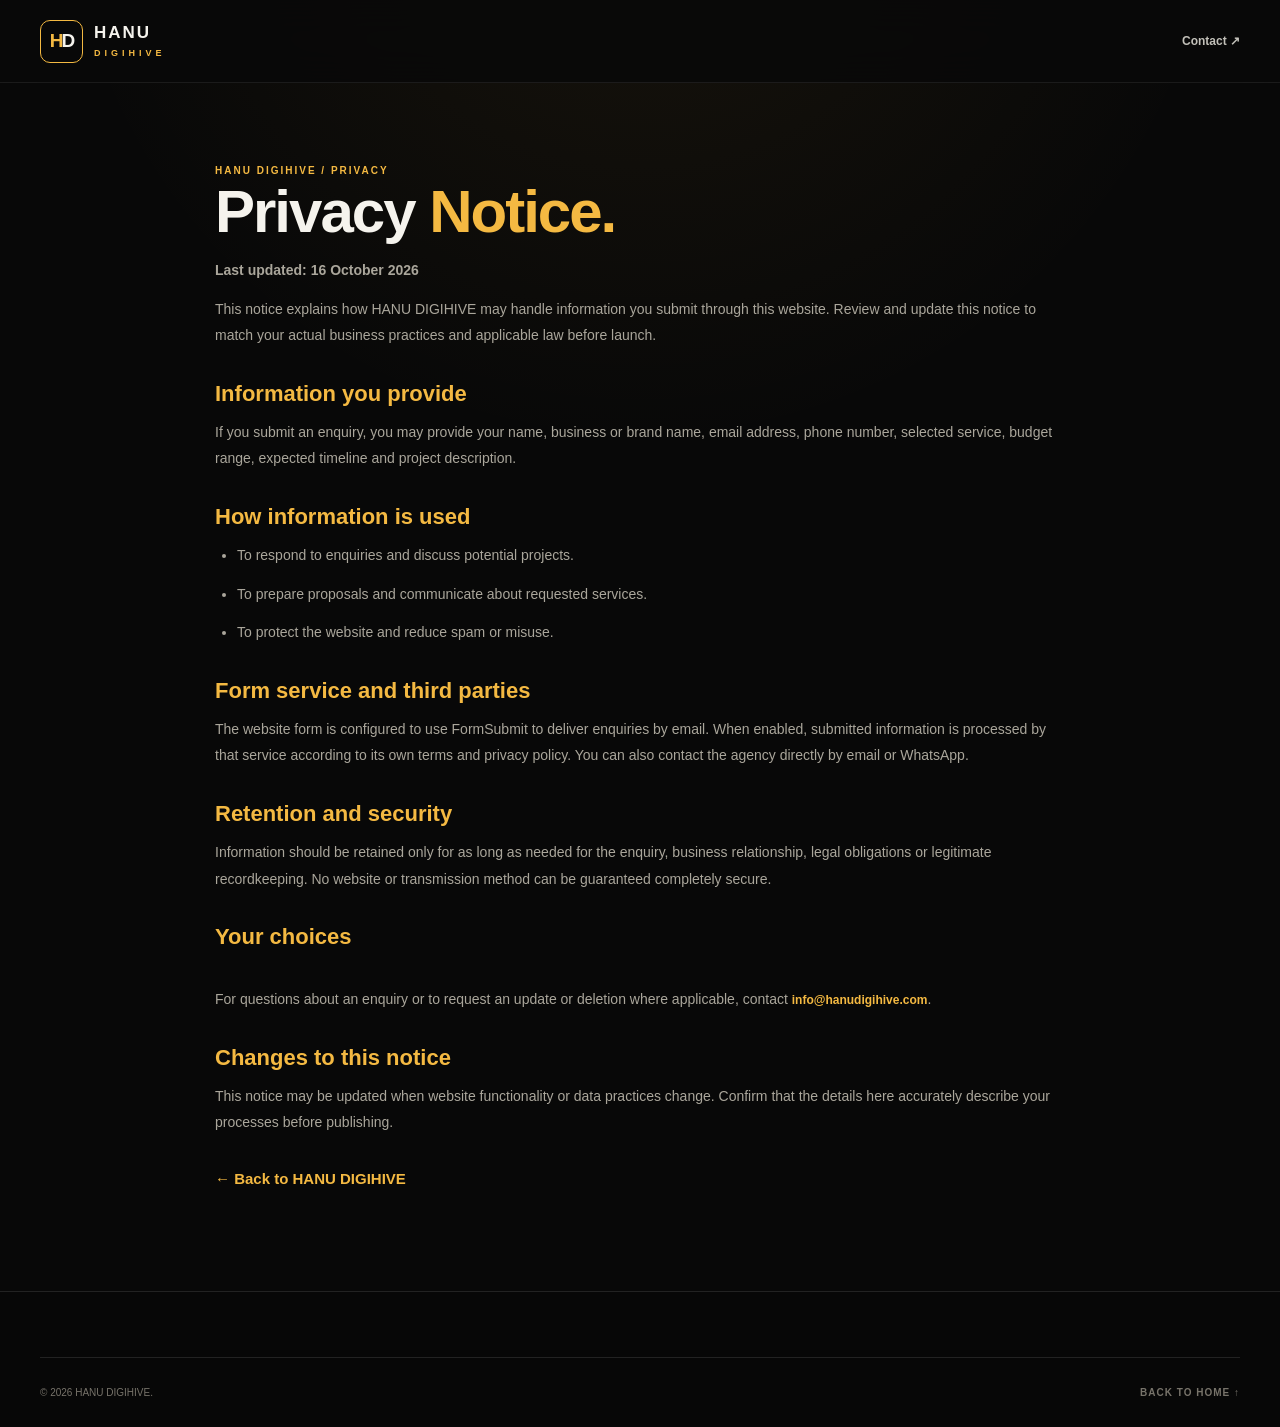
==== privacy.html @ d9d14fae "Add files via upload" ====
<!DOCTYPE html>
<html lang="en">
<head>
  <meta charset="UTF-8">
  <meta name="viewport" content="width=device-width, initial-scale=1">
  <meta name="theme-color" content="#090909">
  <meta name="description" content="Privacy notice for HANU DIGIHIVE website enquiries.">
  <title>Privacy Notice | HANU DIGIHIVE</title>
  <link rel="icon" type="image/svg+xml" href="assets/favicon.svg">
  <link rel="stylesheet" href="css/style.css">
  <style>.policy{max-width:850px;margin:auto;padding:80px 0 100px}.policy h1{font:800 clamp(38px,6vw,60px)/1.1 Manrope,sans-serif;letter-spacing:-2px}.policy h2{margin:32px 0 10px;font:700 22px Manrope,sans-serif;color:#f4b942}.policy p,.policy li{margin-top:12px;color:#aaa69b;font-size:14px;line-height:1.9}.policy ul{padding-left:22px}.policy .back{display:inline-block;margin-top:30px;color:#f4b942;font-weight:700}</style>
</head>
<body>
<header class="site-header"><div class="container nav-container"><a class="brand" href="index.html"><span class="brand-mark">H<span>D</span></span><span class="brand-name"><strong>HANU</strong><small>DIGIHIVE</small></span></a><a class="nav-link" href="index.html#contact">Contact ↗</a></div></header>
<main class="container policy">
  <div class="eyebrow">HANU DIGIHIVE / PRIVACY</div>
  <h1>Privacy <span class="accent-text">Notice.</span></h1>
  <p><strong>Last updated: 16 October 2026</strong></p>
  <p>This notice explains how HANU DIGIHIVE may handle information you submit through this website. Review and update this notice to match your actual business practices and applicable law before launch.</p>
  <h2>Information you provide</h2>
  <p>If you submit an enquiry, you may provide your name, business or brand name, email address, phone number, selected service, budget range, expected timeline and project description.</p>
  <h2>How information is used</h2>
  <ul><li>To respond to enquiries and discuss potential projects.</li><li>To prepare proposals and communicate about requested services.</li><li>To protect the website and reduce spam or misuse.</li></ul>
  <h2>Form service and third parties</h2>
  <p>The website form is configured to use FormSubmit to deliver enquiries by email. When enabled, submitted information is processed by that service according to its own terms and privacy policy. You can also contact the agency directly by email or WhatsApp.</p>
  <h2>Retention and security</h2>
  <p>Information should be retained only for as long as needed for the enquiry, business relationship, legal obligations or legitimate recordkeeping. No website or transmission method can be guaranteed completely secure.</p>
  <h2>Your choices</h2>
  <p>For questions about an enquiry or to request an update or deletion where applicable, contact <a href="mailto:info@hanudigihive.com" class="text-link">info@hanudigihive.com</a>.</p>
  <h2>Changes to this notice</h2>
  <p>This notice may be updated when website functionality or data practices change. Confirm that the details here accurately describe your processes before publishing.</p>
  <a class="back" href="index.html">← Back to HANU DIGIHIVE</a>
</main>
<footer class="site-footer"><div class="container footer-bottom"><p>© <span id="year">2026</span> HANU DIGIHIVE.</p><a href="index.html">BACK TO HOME ↑</a></div></footer>
<script>document.getElementById("year").textContent=new Date().getFullYear();</script>
</body>
</html>
---- css/style.css ----
/* HANU DIGIHIVE — responsive agency website */
:root{--bg:#080808;--bg-soft:#101010;--bg-card:#111;--bg-hover:#191713;--text:#f5f3ed;--muted:#aaa69b;--muted-2:#77736a;--accent:#f4b942;--accent-2:#f07824;--line:rgba(255,255,255,.11);--line-gold:rgba(244,185,66,.32);--font-heading:"Manrope",sans-serif;--font-body:"DM Sans",sans-serif;--container:1200px;--shadow:0 24px 80px rgba(0,0,0,.45)}
*{box-sizing:border-box;margin:0;padding:0}
html{scroll-behavior:smooth;scroll-padding-top:100px}
body{background:radial-gradient(circle at 50% -10%,rgba(244,185,66,.07),transparent 35%),var(--bg);color:var(--text);font:15px/1.7 var(--font-body);overflow-x:hidden}
body.menu-open{overflow:hidden}
a{color:inherit;text-decoration:none}
button,input,select,textarea{font:inherit}
button,a,input,select,textarea{-webkit-tap-highlight-color:transparent}
button{color:inherit}
img,svg{display:block;max-width:100%}
::selection{background:var(--accent);color:#090909}
:focus-visible{outline:2px solid var(--accent);outline-offset:4px}
.skip-link{position:fixed;z-index:3000;top:8px;left:8px;padding:10px 15px;background:var(--accent);color:#111;transform:translateY(-150%)}
.skip-link:focus{transform:translateY(0)}
.container{width:min(var(--container),calc(100% - 48px));margin-inline:auto}
.section{padding:108px 0}
.accent-text{color:var(--accent)}
.eyebrow{display:flex;align-items:center;gap:10px;color:var(--accent);font-size:10px;font-weight:800;letter-spacing:2px;line-height:1.6}
.eyebrow-number{display:inline-grid;width:27px;height:27px;place-items:center;border:1px solid var(--line-gold);border-radius:50%;font-size:10px}
.section-heading{display:flex;justify-content:space-between;align-items:flex-end;gap:40px;margin-bottom:48px}
.section-heading h2,.about-content h2,.contact-content h2,.why-copy h2,.faq-heading h2{margin-top:22px;font:800 clamp(36px,5vw,58px)/1.13 var(--font-heading);letter-spacing:-2.5px}
.section-intro{max-width:390px;color:var(--muted);font-size:14px;line-height:1.9}
.announcement-bar{min-height:36px;padding:7px 24px;display:flex;align-items:center;justify-content:center;gap:24px;background:var(--accent);color:#111;font-size:10px;font-weight:800;letter-spacing:.7px}
.announcement-bar p{display:flex;align-items:center;gap:9px}
.announcement-dot{width:6px;height:6px;border-radius:50%;background:#111}
.announcement-bar a{display:inline-flex;gap:6px;align-items:center;white-space:nowrap}
.site-header{position:sticky;top:0;z-index:1000;background:rgba(9,9,9,.86);border-bottom:1px solid rgba(255,255,255,.08);backdrop-filter:blur(18px);-webkit-backdrop-filter:blur(18px)}
.nav-container{min-height:82px;display:flex;align-items:center;justify-content:space-between;gap:25px}
.brand{display:inline-flex;align-items:center;gap:11px;flex-shrink:0}
.brand-mark{width:43px;height:43px;display:inline-flex;align-items:center;justify-content:center;border:1px solid var(--accent);border-radius:10px;color:var(--accent);font:800 19px var(--font-heading);letter-spacing:-2px}
.brand-mark span{color:var(--text)}
.brand-name{display:flex;flex-direction:column;line-height:1.15}
.brand-name strong{font:800 17px var(--font-heading);letter-spacing:2px}
.brand-name small{margin-top:5px;color:var(--accent);font-size:9px;font-weight:800;letter-spacing:4px}
.main-nav{display:flex;align-items:center;gap:28px}
.nav-link{position:relative;color:#c2c0b9;font-size:12px;font-weight:700;transition:color .2s}
.nav-link::after{content:"";position:absolute;bottom:-8px;left:0;width:0;height:1px;background:var(--accent);transition:width .25s}
.nav-link:hover,.nav-link.active{color:var(--text)}
.nav-link:hover::after,.nav-link.active::after{width:100%}
.nav-contact{display:inline-flex;align-items:center;gap:12px;padding:11px 16px;border:1px solid var(--line-gold);border-radius:4px;color:var(--accent)}
.nav-contact::after{display:none}
.nav-contact:hover{background:var(--accent);color:#111}
.nav-contact span{font-size:16px}
.menu-toggle{display:none;width:43px;height:43px;border:1px solid var(--line);border-radius:6px;background:transparent;cursor:pointer}
.menu-toggle span{display:block;width:18px;height:2px;margin:5px auto;background:var(--text);transition:transform .2s}
.menu-toggle[aria-expanded=true] span:first-child{transform:translateY(3.5px) rotate(45deg)}
.menu-toggle[aria-expanded=true] span:nth-child(2){display:none}
.menu-toggle[aria-expanded=true] span:last-child{transform:translateY(-3.5px) rotate(-45deg)}
.btn{min-height:51px;display:inline-flex;align-items:center;justify-content:center;gap:25px;padding:13px 21px;border:1px solid transparent;border-radius:4px;font-size:12px;font-weight:800;position:relative;overflow:hidden;isolation:isolate;transition:transform .25s,background .25s,border-color .25s,box-shadow .25s}
.btn::before{content:"";position:absolute;inset:0;background:linear-gradient(120deg,transparent,rgba(255,255,255,.18),transparent);transform:translateX(-120%);transition:transform .7s;z-index:-1}
.btn:hover{transform:translateY(-3px);box-shadow:0 14px 28px rgba(244,185,66,.13)}
.btn:hover::before{transform:translateX(120%)}
.btn span{font-size:17px}
.btn-primary{background:var(--accent);color:#111}
.btn-primary:hover{background:#ffd16b}
.btn-secondary{border-color:var(--line);background:transparent;color:var(--text)}
.btn-secondary:hover{border-color:var(--accent)}
.btn-dark{background:#090909;color:var(--accent)}
.hero{position:relative;min-height:650px;padding-top:88px;padding-bottom:40px;overflow:hidden;background:radial-gradient(ellipse at 82% 35%,rgba(244,185,66,.1),transparent 32%),radial-gradient(ellipse at 18% 20%,rgba(240,120,36,.12),transparent 27%),linear-gradient(180deg,#12110f,#080808);background-size:130% 130%,120% 120%,100% 100%;animation:heroCamera 26s ease-in-out infinite alternate}
.hero::before{content:"";position:absolute;top:-140px;right:-100px;width:650px;height:650px;border-radius:50%;background:radial-gradient(circle,rgba(244,185,66,.2),transparent 63%);filter:blur(20px);pointer-events:none;animation:haloPulse 12s ease-in-out infinite alternate}
.hero::after{content:"";position:absolute;top:5%;left:3%;width:500px;height:500px;border-radius:50%;border:1px solid rgba(244,185,66,.08);pointer-events:none;animation:driftRing 20s ease-in-out infinite alternate}
.hero-grid{position:relative;z-index:1;display:grid;grid-template-columns:1.06fr .94fr;align-items:center;gap:54px}
.hero-content{position:relative;z-index:2}
.status-dot{width:7px;height:7px;border-radius:50%;background:var(--accent);box-shadow:0 0 13px rgba(244,185,66,.8)}
.hero h1{max-width:700px;margin-top:27px;font:800 clamp(43px,6vw,76px)/1.06 var(--font-heading);letter-spacing:-4px}
.outline-text{color:transparent;-webkit-text-stroke:1px rgba(245,243,237,.75)}
.hero-description{max-width:480px;margin-top:25px;color:var(--muted);font-size:14px;line-height:1.95}
.hero-actions{display:flex;flex-wrap:wrap;gap:13px;margin-top:31px}
.hero-note{display:flex;align-items:center;gap:12px;margin-top:35px}
.note-line{width:34px;height:1px;background:var(--accent)}
.hero-note p{color:#8e8b84;font-size:10px;letter-spacing:.3px}
.hero-visual{min-height:470px;position:relative;display:grid;place-items:center;perspective:1000px}
.visual-glow{position:absolute;width:290px;height:290px;border-radius:50%;background:rgba(240,120,36,.14);filter:blur(90px)}
.visual-card-main{width:min(100%,400px);min-height:400px;position:relative;z-index:2;display:flex;flex-direction:column;justify-content:space-between;padding:22px;border:1px solid rgba(244,185,66,.28);border-radius:12px;background:linear-gradient(145deg,rgba(24,22,18,.97),rgba(12,12,12,.96));box-shadow:var(--shadow),0 0 22px rgba(244,185,66,.08);transform:perspective(1500px) rotateX(5deg) rotateY(-8deg) rotateZ(-1deg);animation:floatCard 8s ease-in-out infinite alternate}
.visual-card-main::after{content:"";position:absolute;inset:0;border-radius:inherit;background:linear-gradient(110deg,transparent 25%,rgba(255,236,184,.1) 48%,transparent 70%);background-size:240% 100%;pointer-events:none;animation:lightSweep 9s ease-in-out infinite}
.visual-card-main>*{position:relative;z-index:1}
.visual-top,.visual-caption{display:flex;align-items:center;justify-content:space-between;gap:12px}
.visual-label,.visual-index,.visual-caption{font-size:9px;font-weight:800;letter-spacing:1.5px}
.visual-label{color:var(--accent)}.visual-index{color:#77736b}
.hive-art{width:100%;max-width:310px;align-self:center;margin:10px auto}
.hive-art svg{width:100%;overflow:visible;filter:drop-shadow(0 0 13px rgba(244,185,66,.08));animation:hiveFloat 7s ease-in-out infinite alternate}
.visual-caption{padding-top:16px;border-top:1px solid var(--line);color:#bdb7a8}
.caption-arrow{color:var(--accent);font-size:19px}
.floating-card{position:absolute;z-index:3;display:flex;align-items:center;gap:11px;padding:13px 16px;border:1px solid rgba(244,185,66,.2);border-radius:8px;background:rgba(19,19,19,.92);box-shadow:0 18px 40px rgba(0,0,0,.3);backdrop-filter:blur(10px);animation:driftCard 10s ease-in-out infinite alternate}
.floating-card-top{top:48px;right:-8px}.floating-card-bottom{bottom:38px;left:-20px;animation-delay:1.5s}
.floating-icon{width:34px;height:34px;display:grid;place-items:center;flex-shrink:0;border-radius:6px;background:rgba(244,185,66,.12);color:var(--accent);font-size:20px}
.floating-card div{display:flex;flex-direction:column}.floating-card strong{font-size:10px}.floating-card small{margin-top:2px;color:var(--muted);font-size:9px}
.orbit{position:absolute;z-index:1;border:1px solid rgba(244,185,66,.12);border-radius:50%;animation:orbitPulse 12s ease-in-out infinite alternate}
.orbit-one{width:500px;height:260px;transform:rotate(-25deg)}.orbit-two{width:430px;height:350px;transform:rotate(35deg);animation-delay:1.2s}
.hero-bottom{display:flex;align-items:center;justify-content:center;gap:24px;margin-top:64px;padding-top:22px;border-top:1px solid var(--line)}
.hero-bottom>span:not(.hero-bottom-line){color:#88857c;font-size:9px;font-weight:800;letter-spacing:1.8px;text-align:center}
.hero-bottom-line{width:35px;height:1px;background:var(--line-gold)}
.intro-strip{padding:19px 0;border-top:1px solid var(--line-gold);border-bottom:1px solid var(--line-gold);background:linear-gradient(90deg,#100f0b,#1b160c,#100f0b)}
.intro-strip-inner{display:flex;align-items:center;justify-content:space-between;gap:20px}
.intro-strip p{color:#d3cbb8;font-size:10px;font-weight:800;letter-spacing:1.4px;text-align:center}.strip-star{color:var(--accent);font-size:18px}
.work-section{background:#0c0c0c}
.portfolio-grid{display:grid;grid-template-columns:1.2fr 1fr 1fr;gap:18px}
.portfolio-card{min-width:0;border:1px solid var(--line);background:#101010;transition:transform .3s,border-color .3s,box-shadow .3s}
.portfolio-card:hover{transform:translateY(-5px);border-color:var(--line-gold);box-shadow:0 18px 40px rgba(0,0,0,.25)}
.portfolio-art{min-height:300px;position:relative;overflow:hidden;padding:20px;display:flex;flex-direction:column;justify-content:space-between;isolation:isolate}
.portfolio-art::before{content:"";position:absolute;inset:0;z-index:-1;opacity:.8}
.art-brand{background:#1d1b16}.art-brand::before{background:radial-gradient(circle at 70% 35%,rgba(244,185,66,.3),transparent 45%),linear-gradient(135deg,#2a2519,#0e0e0e)}
.art-social{background:#22160f}.art-social::before{background:radial-gradient(circle at 50% 45%,rgba(240,120,36,.38),transparent 48%),linear-gradient(135deg,#24150e,#100e0c)}
.art-film{background:#14171a}.art-film::before{background:radial-gradient(circle at 50% 45%,rgba(132,150,159,.25),transparent 50%),linear-gradient(135deg,#1d2427,#0c0d0e)}
.art-label,.art-bottom{color:#d0c4a7;font-size:8px;font-weight:800;letter-spacing:1.6px}
.art-big-type{font:800 clamp(35px,4vw,60px)/.96 var(--font-heading);letter-spacing:-3px}
.art-big-type i{color:var(--accent);font-style:normal}
.social-stack{display:flex;flex-direction:column;font:800 43px/.95 var(--font-heading);letter-spacing:-2px}
.social-stack b{color:var(--accent)}
.film-frame{min-height:155px;border:1px solid rgba(244,185,66,.4);display:flex;align-items:center;justify-content:center;flex-direction:column;gap:14px;background:linear-gradient(135deg,rgba(255,255,255,.05),transparent)}
.film-play{display:grid;place-items:center;width:50px;height:50px;border:1px solid var(--accent);border-radius:50%;color:var(--accent);font-size:15px;padding-left:3px}
.film-frame>span:last-child{font-size:11px;font-weight:800;letter-spacing:2px}
.portfolio-info{display:flex;justify-content:space-between;align-items:center;gap:15px;padding:20px}
.portfolio-category{color:var(--accent);font-size:8px;font-weight:800;letter-spacing:1.5px}
.portfolio-info h3{margin-top:5px;font:700 16px var(--font-heading)}
.portfolio-arrow{color:var(--accent);font-size:22px}
.portfolio-disclaimer{display:flex;gap:8px;align-items:flex-start;margin-top:17px;color:var(--muted-2);font-size:11px}
.services-section{background:var(--bg)}
.services-grid{display:grid;grid-template-columns:repeat(3,minmax(0,1fr));border-top:1px solid var(--line);border-left:1px solid var(--line)}
.service-card{min-height:300px;position:relative;display:flex;flex-direction:column;align-items:flex-start;padding:27px;border-right:1px solid var(--line);border-bottom:1px solid var(--line);background:linear-gradient(180deg,rgba(17,17,17,.15),rgba(17,17,17,.6));transition:background .3s,transform .3s,box-shadow .3s,border-color .3s}
.service-card:hover{z-index:1;background:linear-gradient(180deg,rgba(29,25,20,.8),#111);transform:translateY(-5px);box-shadow:0 22px 48px rgba(0,0,0,.28);border-color:rgba(244,185,66,.24)}
.service-card-top{width:100%;display:flex;align-items:center;justify-content:space-between}
.service-number{color:#77746d;font-size:11px;font-weight:700;letter-spacing:1px}
.service-icon{width:43px;height:43px;display:grid;place-items:center;border:1px solid var(--line-gold);border-radius:8px;color:var(--accent);font-size:25px;background:rgba(244,185,66,.04)}
.service-card h3{margin-top:28px;font:750 21px/1.3 var(--font-heading);letter-spacing:-.5px}
.service-card p{margin-top:13px;color:var(--muted);font-size:12px;line-height:1.85}
.service-link{display:inline-flex;align-items:center;gap:9px;margin-top:auto;padding-top:23px;color:var(--accent);font-size:11px;font-weight:800}
.service-link span{font-size:17px;transition:transform .2s}.service-link:hover span{transform:translate(3px,-3px)}
.service-card-featured{background:linear-gradient(145deg,rgba(244,185,66,.09),rgba(17,17,17,.8))}
.featured-label{margin-top:20px;color:var(--accent);font-size:8px;font-weight:800;letter-spacing:1.4px}.service-card-featured h3{margin-top:8px}
.why-section{background:#0d0d0d}
.why-grid{display:grid;grid-template-columns:.9fr 1.1fr;gap:90px;align-items:start}
.why-copy>p,.faq-heading>p{max-width:460px;margin-top:22px;color:var(--muted);font-size:14px;line-height:1.95}
.text-link{display:inline-flex;align-items:center;gap:12px;margin-top:27px;color:var(--accent);font-size:12px;font-weight:800}
.text-link span{font-size:18px}
.why-list{border-top:1px solid var(--line)}
.why-item{display:grid;grid-template-columns:42px 1fr;gap:18px;padding:24px 0;border-bottom:1px solid var(--line)}
.why-item>span{color:var(--accent);font-size:11px;font-weight:800;letter-spacing:1px}
.why-item h3{font:700 17px var(--font-heading)}
.why-item p{margin-top:6px;color:var(--muted);font-size:12px;line-height:1.8}
.about-section{background:#080808}
.about-grid{display:grid;grid-template-columns:.92fr 1.08fr;align-items:center;gap:80px}
.about-visual{position:relative;padding:15px 25px 15px 0}
.about-image-frame{min-height:430px;padding:16px;border:1px solid var(--line-gold);background:linear-gradient(135deg,rgba(244,185,66,.06),rgba(255,255,255,.01))}
.about-art{min-height:395px;position:relative;overflow:hidden;display:flex;flex-direction:column;justify-content:space-between;align-items:center;padding:28px;background:radial-gradient(circle at center,rgba(244,185,66,.12),transparent 45%),#10100e}
.about-art::before,.about-art::after{content:"";position:absolute;top:50%;left:50%;border:1px solid rgba(244,185,66,.22);border-radius:50%;transform:translate(-50%,-50%)}
.about-art::before{width:220px;height:220px}.about-art::after{width:300px;height:300px;border-color:rgba(244,185,66,.1)}
.about-art-small,.about-art-bottom{position:relative;z-index:1;color:#c9b98f;font-size:9px;font-weight:800;letter-spacing:2px}
.about-art-symbol{position:relative;z-index:1;font:800 130px/.9 var(--font-heading);letter-spacing:-12px;color:var(--accent);text-shadow:0 0 40px rgba(244,185,66,.15)}
.about-art-symbol span{color:var(--text);font-size:.55em;vertical-align:top}
.about-stamp{position:absolute;right:0;bottom:45px;width:95px;height:95px;display:flex;flex-direction:column;align-items:center;justify-content:center;border-radius:50%;background:var(--accent);color:#111;font-size:9px;font-weight:800;line-height:1.2;transform:rotate(9deg);box-shadow:0 12px 30px rgba(0,0,0,.35)}
.about-stamp strong{font:800 15px var(--font-heading)}
.about-side-note{position:absolute;left:-22px;bottom:3px;color:#77736b;font-size:8px;font-weight:800;letter-spacing:1.6px;transform:rotate(-90deg);transform-origin:left center}
.about-content>p{margin-top:18px;color:var(--muted);font-size:13px;line-height:1.95}
.about-values{display:grid;gap:16px;margin-top:27px}
.value-item{display:flex;align-items:center;gap:13px}
.value-check{width:25px;height:25px;display:grid;place-items:center;border:1px solid var(--line-gold);border-radius:50%;color:var(--accent);font-size:12px}
.value-item div{display:flex;flex-direction:column}.value-item strong{font-size:12px}.value-item small{color:var(--muted);font-size:11px}
.team-note{display:flex;gap:13px;margin-top:28px;padding:17px;border:1px solid var(--line);background:rgba(255,255,255,.02)}
.team-note-icon{color:var(--accent);font-size:20px}.team-note strong{font-size:12px}.team-note p{margin-top:5px;color:var(--muted);font-size:11px;line-height:1.8}
.process-section{background:#0d0d0d}
.process-grid{display:grid;grid-template-columns:repeat(4,minmax(0,1fr));border-top:1px solid var(--line);border-left:1px solid var(--line)}
.process-card{min-height:260px;position:relative;padding:25px;border-right:1px solid var(--line);border-bottom:1px solid var(--line);transition:background .25s}
.process-card:hover{background:rgba(244,185,66,.035)}
.process-count{color:var(--accent);font-size:10px;font-weight:800;letter-spacing:1px}
.process-icon{margin-top:27px;color:var(--accent);font-size:25px}
.process-card h3{margin-top:12px;font:750 18px var(--font-heading)}
.process-card p{margin-top:9px;color:var(--muted);font-size:12px;line-height:1.85}
.process-arrow{position:absolute;right:23px;top:22px;color:#6f6b62;font-size:17px}
.faq-section{background:#080808}
.faq-grid{display:grid;grid-template-columns:.75fr 1.25fr;gap:80px;align-items:start}
.faq-list{border-top:1px solid var(--line)}
.faq-item{border-bottom:1px solid var(--line)}
.faq-item summary{position:relative;list-style:none;cursor:pointer;padding:22px 38px 22px 0;font:700 14px var(--font-heading)}
.faq-item summary::-webkit-details-marker{display:none}
.faq-item summary::after{content:"+";position:absolute;right:5px;top:15px;color:var(--accent);font-size:23px;font-weight:400}
.faq-item[open] summary::after{content:"−"}
.faq-item p{padding:0 25px 22px 0;color:var(--muted);font-size:12px;line-height:1.9}
.cta-section{padding:65px 0;background:linear-gradient(115deg,#d99c2b,#f4b942 45%,#d77a20);color:#111;overflow:hidden}
.cta-inner{display:flex;align-items:center;gap:30px}
.cta-orb{width:120px;height:120px;display:grid;place-items:center;flex-shrink:0;border:1px solid rgba(0,0,0,.25);border-radius:50%;font:800 53px var(--font-heading);letter-spacing:-7px;transform:rotate(-10deg)}
.cta-orb span{font-size:.6em;vertical-align:top}
.cta-copy{flex:1}.cta-copy .eyebrow{color:#28200f;font-size:9px;letter-spacing:1.7px}.cta-copy h2{margin-top:8px;font:800 clamp(34px,4vw,49px)/1.05 var(--font-heading);letter-spacing:-2px}.cta-copy h2 span{color:#fff5dc}.cta-copy p{margin-top:9px;font-size:12px;color:#2c2417}.cta-inner>.btn{margin-left:auto;flex-shrink:0}
.contact-section{background:#0c0c0c}
.contact-grid{display:grid;grid-template-columns:.9fr 1.1fr;gap:75px;align-items:start}
.contact-content>p{max-width:420px;margin-top:20px;color:var(--muted);font-size:13px;line-height:1.9}
.contact-details{display:grid;gap:12px;margin-top:30px}
.contact-detail{display:flex;align-items:center;gap:15px;padding:15px;border:1px solid var(--line);background:rgba(255,255,255,.015);transition:border-color .2s}
a.contact-detail:hover{border-color:var(--line-gold)}
.contact-detail-icon{width:38px;height:38px;display:grid;place-items:center;flex-shrink:0;border:1px solid var(--line-gold);border-radius:6px;color:var(--accent);font-size:17px}
.contact-detail>span:nth-child(2){display:flex;flex:1;min-width:0;flex-direction:column}
.contact-detail small{color:var(--muted-2);font-size:8px;font-weight:800;letter-spacing:1.4px}
.contact-detail strong{margin-top:3px;font-size:12px;overflow-wrap:anywhere}
.contact-detail-arrow{color:var(--accent);font-size:17px}
.contact-quick-links{display:flex;flex-wrap:wrap;gap:17px;margin-top:19px}
.quick-link{color:var(--accent);font-size:11px;font-weight:800}.quick-link span{margin-left:6px}
.contact-form-card{padding:34px;border:1px solid var(--line);background:linear-gradient(145deg,#131313,#0e0e0e);box-shadow:var(--shadow)}
.form-kicker{color:var(--accent);font-size:9px;font-weight:800;letter-spacing:1.7px}
.form-heading h3{margin-top:8px;font:750 25px var(--font-heading);letter-spacing:-.7px}
.form-heading p{margin-top:8px;color:var(--muted);font-size:12px}
#contactForm{margin-top:25px}
.form-row{display:grid;grid-template-columns:1fr 1fr;gap:15px}
.form-group{display:flex;flex-direction:column;gap:7px;margin-bottom:16px}
.form-group label{font-size:11px;font-weight:700;color:#d9d5cc}
.form-group label span,.consent-row b{color:var(--accent)}
.form-group input,.form-group select,.form-group textarea{width:100%;min-height:46px;padding:12px 13px;border:1px solid rgba(255,255,255,.12);border-radius:4px;background:#090909;color:var(--text);font-size:12px;outline:none;transition:border-color .2s,box-shadow .2s}
.form-group input::placeholder,.form-group textarea::placeholder{color:#6f6b63}
.form-group input:focus,.form-group select:focus,.form-group textarea:focus{border-color:var(--accent);box-shadow:0 0 0 3px rgba(244,185,66,.08)}
.form-group select{cursor:pointer}.form-group textarea{resize:vertical;min-height:115px}
.consent-row{display:flex;align-items:flex-start;gap:10px;margin:3px 0 20px;color:var(--muted);font-size:10px;line-height:1.7}
.consent-row input{margin-top:4px;accent-color:var(--accent);flex-shrink:0}
.consent-row a{color:var(--accent);text-decoration:underline;text-underline-offset:3px}
.form-submit{width:100%;cursor:pointer}
.form-submit:disabled{opacity:.65;cursor:wait;transform:none}
.form-disclaimer{margin-top:12px;color:var(--muted-2);font-size:10px;line-height:1.7}
.form-status{min-height:0;margin-top:10px;font-size:11px;line-height:1.7}
.form-status:empty{display:none}.form-status.success{color:#8de0a4}.form-status.error{color:#ffaaa0}
.form-whatsapp{display:block;margin-top:12px;color:var(--accent);font-size:11px;font-weight:800}
.form-whatsapp span{margin-left:5px}
.site-footer{padding:65px 0 0;background:#070707;border-top:1px solid var(--line)}
.footer-main{display:grid;grid-template-columns:1.3fr .75fr .9fr 1.15fr;gap:38px;padding-bottom:50px}
.footer-brand-block>p{margin-top:18px;color:var(--muted);font-size:12px;line-height:1.9}
.social-links{display:flex;gap:8px;margin-top:18px}
.social-links a{width:31px;height:31px;display:grid;place-items:center;border:1px solid var(--line);border-radius:50%;color:var(--accent);font-size:9px;font-weight:800;transition:background .2s,color .2s}
.social-links a:hover{background:var(--accent);color:#111}
.footer-column{display:flex;flex-direction:column;align-items:flex-start;gap:10px}
.footer-column h4{margin-bottom:8px;color:var(--accent);font-size:9px;font-weight:800;letter-spacing:1.6px}
.footer-column>a{color:var(--muted);font-size:11px;overflow-wrap:anywhere;transition:color .2s}
.footer-column>a:hover{color:var(--accent)}
.footer-bottom{min-height:70px;display:flex;align-items:center;justify-content:space-between;gap:20px;border-top:1px solid var(--line)}
.footer-bottom p,.footer-bottom a{color:var(--muted-2);font-size:10px}.footer-bottom a{font-weight:800;letter-spacing:1px}.footer-bottom a:hover{color:var(--accent)}
.whatsapp-float{position:fixed;right:23px;bottom:22px;z-index:900;width:55px;height:55px;display:grid;place-items:center;border:1px solid rgba(255,255,255,.18);border-radius:50%;background:#1fae5b;color:#fff;box-shadow:0 10px 30px rgba(0,0,0,.4);transition:transform .2s}
.whatsapp-float:hover{transform:translateY(-4px) scale(1.04)}.whatsapp-float svg{width:27px;height:27px}
.reveal{opacity:1;transform:none}
.js-ready .reveal{opacity:0;transform:translateY(22px);transition:opacity .7s ease,transform .7s ease}
.js-ready .reveal.is-visible{opacity:1;transform:translateY(0)}
.js-ready .services-grid .service-card:nth-child(3n + 2){transition-delay:80ms}
.js-ready .services-grid .service-card:nth-child(3n){transition-delay:140ms}
@keyframes heroCamera{from{background-position:0 0,0 0,0 0}to{background-position:100% 50%,60% 100%,0 0}}
@keyframes haloPulse{from{transform:scale(.94);opacity:.65}to{transform:scale(1.08);opacity:1}}
@keyframes driftRing{from{transform:translate(-10px,0)}to{transform:translate(35px,25px)}}
@keyframes floatCard{from{transform:perspective(1500px) rotateX(5deg) rotateY(-8deg) rotateZ(-1deg) translateY(0)}to{transform:perspective(1500px) rotateX(2deg) rotateY(-4deg) rotateZ(0) translateY(-9px)}}
@keyframes lightSweep{0%,60%{background-position:140% 0}100%{background-position:-140% 0}}
@keyframes hiveFloat{from{transform:translateY(0) scale(.99)}to{transform:translateY(-7px) scale(1.015)}}
@keyframes driftCard{from{translate:0 0}to{translate:0 -8px}}
@keyframes orbitPulse{from{opacity:.35;scale:.97}to{opacity:.8;scale:1.03}}
@media(max-width:1050px){.main-nav{gap:18px}.hero-grid{gap:30px}.hero h1{letter-spacing:-3px}.about-grid{gap:45px}.why-grid{gap:50px}.contact-grid{gap:40px}.portfolio-art{min-height:260px}.footer-main{gap:25px}}
@media(max-width:850px){.section{padding:80px 0}.menu-toggle{display:block}.main-nav{position:absolute;top:calc(100% + 1px);left:0;right:0;display:none;align-items:stretch;gap:0;padding:12px 24px 22px;border-bottom:1px solid var(--line);background:rgba(9,9,9,.98);box-shadow:0 20px 30px rgba(0,0,0,.35)}.main-nav.is-open{display:flex;flex-direction:column}.nav-link{padding:13px 4px}.nav-link::after{display:none}.nav-contact{justify-content:space-between;margin-top:8px;padding:12px}.hero-grid{grid-template-columns:1fr;gap:20px}.hero-content{max-width:700px}.hero-visual{min-height:440px}.hero-bottom{margin-top:28px}.portfolio-grid{grid-template-columns:1fr 1fr}.portfolio-large{grid-column:1/-1}.portfolio-large .portfolio-art{min-height:310px}.services-grid{grid-template-columns:repeat(2,minmax(0,1fr))}.why-grid,.about-grid,.faq-grid,.contact-grid{grid-template-columns:1fr;gap:45px}.about-visual{max-width:500px;width:100%;margin:0 auto}.about-content{max-width:720px}.process-grid{grid-template-columns:repeat(2,minmax(0,1fr))}.cta-inner{flex-wrap:wrap}.cta-copy{flex-basis:calc(100% - 155px)}.cta-inner>.btn{margin-left:0}.contact-content{max-width:650px}.footer-main{grid-template-columns:repeat(2,minmax(0,1fr));gap:35px}}
@media(max-width:520px){.container{width:calc(100% - 36px)}.section{padding:65px 0}.announcement-bar{gap:10px;padding:7px 10px;font-size:8px}.announcement-bar p{font-size:7px;letter-spacing:.3px}.announcement-bar a{font-size:8px}.brand-mark{width:38px;height:38px}.brand-name strong{font-size:15px}.nav-container{min-height:68px}.hero{padding-top:55px}.eyebrow{font-size:8px;letter-spacing:1.3px}.hero h1{margin-top:22px;font-size:clamp(40px,10.8vw,55px);letter-spacing:-2.5px}.hero-description{margin-top:18px;font-size:13px}.hero-actions{flex-direction:column;align-items:stretch}.hero-actions .btn{width:100%}.hero-note{margin-top:24px}.hero-note p{font-size:9px}.hero-visual{min-height:365px;margin-top:0}.visual-card-main{width:87%;min-height:315px;padding:17px}.hive-art{max-width:230px}.floating-card{gap:7px;padding:9px}.floating-card-top{top:15px;right:0}.floating-card-bottom{bottom:15px;left:0}.floating-card strong{font-size:9px}.floating-card small{font-size:8px}.floating-icon{width:27px;height:27px;font-size:15px}.orbit-one{width:330px;height:200px}.orbit-two{width:300px;height:240px}.hero-bottom{gap:9px;margin-top:20px;padding-top:16px}.hero-bottom>span:not(.hero-bottom-line){max-width:85px;font-size:7px;letter-spacing:.7px}.hero-bottom-line{width:10px}.intro-strip{padding:15px 0}.intro-strip-inner{gap:8px}.intro-strip p{font-size:7px;letter-spacing:.5px}.strip-star{font-size:12px}.section-heading{align-items:flex-start;flex-direction:column;gap:16px;margin-bottom:32px}.section-heading h2,.about-content h2,.contact-content h2,.why-copy h2,.faq-heading h2{font-size:38px;letter-spacing:-1.8px}.section-intro{font-size:13px}.portfolio-grid{grid-template-columns:1fr}.portfolio-large{grid-column:auto}.portfolio-art,.portfolio-large .portfolio-art{min-height:275px}.art-big-type{font-size:53px}.services-grid{grid-template-columns:1fr}.service-card{min-height:270px;padding:23px}.service-card h3{font-size:22px}.service-card p{max-width:380px}.why-item{grid-template-columns:30px 1fr;gap:12px}.about-visual{padding-right:5px}.about-image-frame{min-height:320px;padding:12px}.about-art{min-height:292px;padding:20px}.about-art-symbol{font-size:92px}.about-art::before{width:160px;height:160px}.about-art::after{width:210px;height:210px}.about-stamp{right:-10px;bottom:24px;width:72px;height:72px;font-size:8px}.about-stamp strong{font-size:11px}.about-side-note{left:-9px;font-size:7px}.process-grid{grid-template-columns:1fr}.process-card{min-height:210px}.cta-section{padding:45px 0}.cta-inner{align-items:flex-start;gap:18px}.cta-orb{width:68px;height:68px;font-size:32px;letter-spacing:-4px}.cta-copy{flex-basis:calc(100% - 90px)}.cta-copy h2{font-size:35px;letter-spacing:-1.5px}.cta-copy p{font-size:11px}.cta-copy .eyebrow{font-size:7px;letter-spacing:.7px}.cta-inner>.btn{width:100%}.contact-form-card{padding:22px 17px}.form-heading h3{font-size:22px}.form-row{grid-template-columns:1fr;gap:0}.contact-detail{gap:10px;padding:12px}.contact-detail strong{font-size:11px}.footer-main{grid-template-columns:1fr 1fr;gap:32px 18px}.footer-brand-block,.footer-contact{grid-column:1/-1}.footer-bottom{min-height:75px;align-items:flex-start;flex-direction:column;justify-content:center;gap:8px;padding:14px 0}.whatsapp-float{right:15px;bottom:15px;width:49px;height:49px}.whatsapp-float svg{width:24px;height:24px}}
@media(prefers-reduced-motion:reduce){html{scroll-behavior:auto}*,*::before,*::after{animation-duration:.01ms!important;animation-iteration-count:1!important;transition-duration:.01ms!important;scroll-behavior:auto!important}.js-ready .reveal{opacity:1;transform:none}}
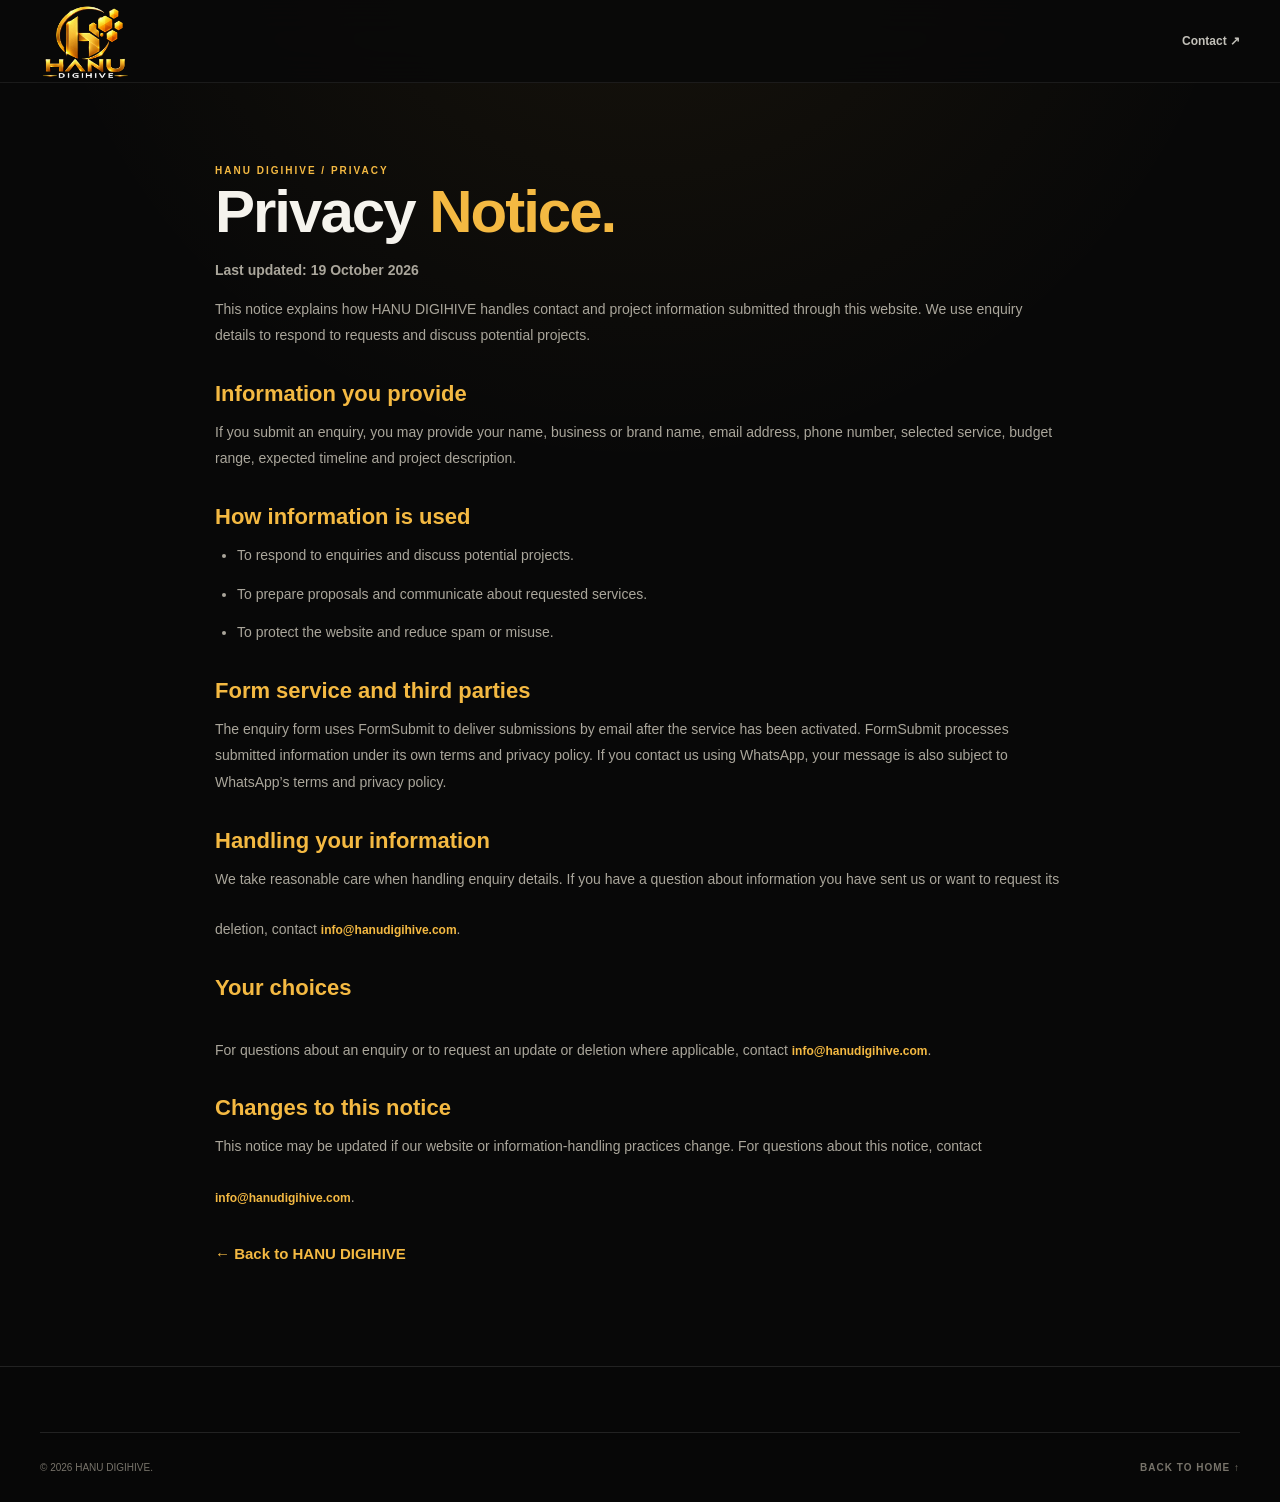
==== commit c4be4bb3: "Update Hanu DigiHive SEO-ready website" ====
--- a/privacy.html
+++ b/privacy.html
@@ -11,24 +11,24 @@
   <style>.policy{max-width:850px;margin:auto;padding:80px 0 100px}.policy h1{font:800 clamp(38px,6vw,60px)/1.1 Manrope,sans-serif;letter-spacing:-2px}.policy h2{margin:32px 0 10px;font:700 22px Manrope,sans-serif;color:#f4b942}.policy p,.policy li{margin-top:12px;color:#aaa69b;font-size:14px;line-height:1.9}.policy ul{padding-left:22px}.policy .back{display:inline-block;margin-top:30px;color:#f4b942;font-weight:700}</style>
 </head>
 <body>
-<header class="site-header"><div class="container nav-container"><a class="brand" href="index.html"><span class="brand-mark">H<span>D</span></span><span class="brand-name"><strong>HANU</strong><small>DIGIHIVE</small></span></a><a class="nav-link" href="index.html#contact">Contact ↗</a></div></header>
+<header class="site-header"><div class="container nav-container"><a class="brand" href="index.html" aria-label="HANU DIGIHIVE home"><img class="brand-logo" src="assets/Logo%202.png" alt=""></a><a class="nav-link" href="index.html#contact">Contact ↗</a></div></header>
 <main class="container policy">
   <div class="eyebrow">HANU DIGIHIVE / PRIVACY</div>
   <h1>Privacy <span class="accent-text">Notice.</span></h1>
-  <p><strong>Last updated: 16 October 2026</strong></p>
-  <p>This notice explains how HANU DIGIHIVE may handle information you submit through this website. Review and update this notice to match your actual business practices and applicable law before launch.</p>
+  <p><strong>Last updated: 19 October 2026</strong></p>
+  <p>This notice explains how HANU DIGIHIVE handles contact and project information submitted through this website. We use enquiry details to respond to requests and discuss potential projects.</p>
   <h2>Information you provide</h2>
   <p>If you submit an enquiry, you may provide your name, business or brand name, email address, phone number, selected service, budget range, expected timeline and project description.</p>
   <h2>How information is used</h2>
   <ul><li>To respond to enquiries and discuss potential projects.</li><li>To prepare proposals and communicate about requested services.</li><li>To protect the website and reduce spam or misuse.</li></ul>
   <h2>Form service and third parties</h2>
-  <p>The website form is configured to use FormSubmit to deliver enquiries by email. When enabled, submitted information is processed by that service according to its own terms and privacy policy. You can also contact the agency directly by email or WhatsApp.</p>
-  <h2>Retention and security</h2>
-  <p>Information should be retained only for as long as needed for the enquiry, business relationship, legal obligations or legitimate recordkeeping. No website or transmission method can be guaranteed completely secure.</p>
+  <p>The enquiry form uses FormSubmit to deliver submissions by email after the service has been activated. FormSubmit processes submitted information under its own terms and privacy policy. If you contact us using WhatsApp, your message is also subject to WhatsApp’s terms and privacy policy.</p>
+  <h2>Handling your information</h2>
+  <p>We take reasonable care when handling enquiry details. If you have a question about information you have sent us or want to request its deletion, contact <a href="mailto:info@hanudigihive.com" class="text-link">info@hanudigihive.com</a>.</p>
   <h2>Your choices</h2>
   <p>For questions about an enquiry or to request an update or deletion where applicable, contact <a href="mailto:info@hanudigihive.com" class="text-link">info@hanudigihive.com</a>.</p>
   <h2>Changes to this notice</h2>
-  <p>This notice may be updated when website functionality or data practices change. Confirm that the details here accurately describe your processes before publishing.</p>
+  <p>This notice may be updated if our website or information-handling practices change. For questions about this notice, contact <a href="mailto:info@hanudigihive.com" class="text-link">info@hanudigihive.com</a>.</p>
   <a class="back" href="index.html">← Back to HANU DIGIHIVE</a>
 </main>
 <footer class="site-footer"><div class="container footer-bottom"><p>© <span id="year">2026</span> HANU DIGIHIVE.</p><a href="index.html">BACK TO HOME ↑</a></div></footer>
--- a/css/style.css
+++ b/css/style.css
@@ -27,12 +27,9 @@
 .announcement-bar a{display:inline-flex;gap:6px;align-items:center;white-space:nowrap}
 .site-header{position:sticky;top:0;z-index:1000;background:rgba(9,9,9,.86);border-bottom:1px solid rgba(255,255,255,.08);backdrop-filter:blur(18px);-webkit-backdrop-filter:blur(18px)}
 .nav-container{min-height:82px;display:flex;align-items:center;justify-content:space-between;gap:25px}
-.brand{display:inline-flex;align-items:center;gap:11px;flex-shrink:0}
-.brand-mark{width:43px;height:43px;display:inline-flex;align-items:center;justify-content:center;border:1px solid var(--accent);border-radius:10px;color:var(--accent);font:800 19px var(--font-heading);letter-spacing:-2px}
-.brand-mark span{color:var(--text)}
-.brand-name{display:flex;flex-direction:column;line-height:1.15}
-.brand-name strong{font:800 17px var(--font-heading);letter-spacing:2px}
-.brand-name small{margin-top:5px;color:var(--accent);font-size:9px;font-weight:800;letter-spacing:4px}
+.brand{display:inline-flex;align-items:center;flex-shrink:0}
+.brand-logo{width:clamp(72px,9vw,90px);height:auto;flex-shrink:0}
+.footer-brand .brand-logo{width:clamp(112px,11vw,132px)}
 .main-nav{display:flex;align-items:center;gap:28px}
 .nav-link{position:relative;color:#c2c0b9;font-size:12px;font-weight:700;transition:color .2s}
 .nav-link::after{content:"";position:absolute;bottom:-8px;left:0;width:0;height:1px;background:var(--accent);transition:width .25s}
@@ -91,30 +88,20 @@
 .hero-bottom{display:flex;align-items:center;justify-content:center;gap:24px;margin-top:64px;padding-top:22px;border-top:1px solid var(--line)}
 .hero-bottom>span:not(.hero-bottom-line){color:#88857c;font-size:9px;font-weight:800;letter-spacing:1.8px;text-align:center}
 .hero-bottom-line{width:35px;height:1px;background:var(--line-gold)}
-.intro-strip{padding:19px 0;border-top:1px solid var(--line-gold);border-bottom:1px solid var(--line-gold);background:linear-gradient(90deg,#100f0b,#1b160c,#100f0b)}
-.intro-strip-inner{display:flex;align-items:center;justify-content:space-between;gap:20px}
-.intro-strip p{color:#d3cbb8;font-size:10px;font-weight:800;letter-spacing:1.4px;text-align:center}.strip-star{color:var(--accent);font-size:18px}
+.intro-strip{overflow:hidden;padding:19px 0;border-top:1px solid var(--line-gold);border-bottom:1px solid var(--line-gold);background:linear-gradient(90deg,#100f0b,#1b160c,#100f0b)}
+.intro-strip-inner{display:flex;width:max-content;animation:marquee var(--marquee-duration,21s) linear infinite}
+.intro-strip-group{display:flex;flex-shrink:0;align-items:center;gap:32px;padding-right:32px}
+.intro-strip p{flex-shrink:0;color:#d3cbb8;font-size:10px;font-weight:800;letter-spacing:1.4px;text-align:center;white-space:nowrap}.strip-star{flex-shrink:0;color:var(--accent);font-size:18px}
 .work-section{background:#0c0c0c}
-.portfolio-grid{display:grid;grid-template-columns:1.2fr 1fr 1fr;gap:18px}
+.portfolio-grid{display:grid;grid-template-columns:repeat(4,minmax(0,1fr));gap:18px}
 .portfolio-card{min-width:0;border:1px solid var(--line);background:#101010;transition:transform .3s,border-color .3s,box-shadow .3s}
 .portfolio-card:hover{transform:translateY(-5px);border-color:var(--line-gold);box-shadow:0 18px 40px rgba(0,0,0,.25)}
-.portfolio-art{min-height:300px;position:relative;overflow:hidden;padding:20px;display:flex;flex-direction:column;justify-content:space-between;isolation:isolate}
-.portfolio-art::before{content:"";position:absolute;inset:0;z-index:-1;opacity:.8}
-.art-brand{background:#1d1b16}.art-brand::before{background:radial-gradient(circle at 70% 35%,rgba(244,185,66,.3),transparent 45%),linear-gradient(135deg,#2a2519,#0e0e0e)}
-.art-social{background:#22160f}.art-social::before{background:radial-gradient(circle at 50% 45%,rgba(240,120,36,.38),transparent 48%),linear-gradient(135deg,#24150e,#100e0c)}
-.art-film{background:#14171a}.art-film::before{background:radial-gradient(circle at 50% 45%,rgba(132,150,159,.25),transparent 50%),linear-gradient(135deg,#1d2427,#0c0d0e)}
-.art-label,.art-bottom{color:#d0c4a7;font-size:8px;font-weight:800;letter-spacing:1.6px}
-.art-big-type{font:800 clamp(35px,4vw,60px)/.96 var(--font-heading);letter-spacing:-3px}
-.art-big-type i{color:var(--accent);font-style:normal}
-.social-stack{display:flex;flex-direction:column;font:800 43px/.95 var(--font-heading);letter-spacing:-2px}
-.social-stack b{color:var(--accent)}
-.film-frame{min-height:155px;border:1px solid rgba(244,185,66,.4);display:flex;align-items:center;justify-content:center;flex-direction:column;gap:14px;background:linear-gradient(135deg,rgba(255,255,255,.05),transparent)}
-.film-play{display:grid;place-items:center;width:50px;height:50px;border:1px solid var(--accent);border-radius:50%;color:var(--accent);font-size:15px;padding-left:3px}
-.film-frame>span:last-child{font-size:11px;font-weight:800;letter-spacing:2px}
-.portfolio-info{display:flex;justify-content:space-between;align-items:center;gap:15px;padding:20px}
+.portfolio-video-frame{position:relative;aspect-ratio:9/16;overflow:hidden;background:radial-gradient(ellipse at 50% 35%,rgba(244,185,66,.12),transparent 55%),linear-gradient(145deg,#191711,#080808)}
+.portfolio-video-frame::before{content:"HD VIDEO";position:absolute;top:12px;left:12px;z-index:1;padding:5px 8px;border:1px solid rgba(244,185,66,.3);border-radius:3px;background:rgba(8,8,8,.72);color:#f4b942;font-size:8px;font-weight:800;letter-spacing:1.2px;pointer-events:none}
+.portfolio-video-frame video{position:relative;width:100%;height:100%;object-fit:contain}
+.portfolio-info{display:flex;justify-content:space-between;align-items:center;gap:12px;padding:16px}
 .portfolio-category{color:var(--accent);font-size:8px;font-weight:800;letter-spacing:1.5px}
-.portfolio-info h3{margin-top:5px;font:700 16px var(--font-heading)}
-.portfolio-arrow{color:var(--accent);font-size:22px}
+.portfolio-info h3{margin-top:5px;font:700 14px var(--font-heading);overflow-wrap:anywhere}
 .portfolio-disclaimer{display:flex;gap:8px;align-items:flex-start;margin-top:17px;color:var(--muted-2);font-size:11px}
 .services-section{background:var(--bg)}
 .services-grid{display:grid;grid-template-columns:repeat(3,minmax(0,1fr));border-top:1px solid var(--line);border-left:1px solid var(--line)}
@@ -147,8 +134,7 @@
 .about-art::before,.about-art::after{content:"";position:absolute;top:50%;left:50%;border:1px solid rgba(244,185,66,.22);border-radius:50%;transform:translate(-50%,-50%)}
 .about-art::before{width:220px;height:220px}.about-art::after{width:300px;height:300px;border-color:rgba(244,185,66,.1)}
 .about-art-small,.about-art-bottom{position:relative;z-index:1;color:#c9b98f;font-size:9px;font-weight:800;letter-spacing:2px}
-.about-art-symbol{position:relative;z-index:1;font:800 130px/.9 var(--font-heading);letter-spacing:-12px;color:var(--accent);text-shadow:0 0 40px rgba(244,185,66,.15)}
-.about-art-symbol span{color:var(--text);font-size:.55em;vertical-align:top}
+.about-art-logo{position:relative;z-index:1;width:min(55%,190px);height:auto;filter:drop-shadow(0 0 24px rgba(244,185,66,.12))}
 .about-stamp{position:absolute;right:0;bottom:45px;width:95px;height:95px;display:flex;flex-direction:column;align-items:center;justify-content:center;border-radius:50%;background:var(--accent);color:#111;font-size:9px;font-weight:800;line-height:1.2;transform:rotate(9deg);box-shadow:0 12px 30px rgba(0,0,0,.35)}
 .about-stamp strong{font:800 15px var(--font-heading)}
 .about-side-note{position:absolute;left:-22px;bottom:3px;color:#77736b;font-size:8px;font-weight:800;letter-spacing:1.6px;transform:rotate(-90deg);transform-origin:left center}
@@ -179,8 +165,8 @@
 .faq-item p{padding:0 25px 22px 0;color:var(--muted);font-size:12px;line-height:1.9}
 .cta-section{padding:65px 0;background:linear-gradient(115deg,#d99c2b,#f4b942 45%,#d77a20);color:#111;overflow:hidden}
 .cta-inner{display:flex;align-items:center;gap:30px}
-.cta-orb{width:120px;height:120px;display:grid;place-items:center;flex-shrink:0;border:1px solid rgba(0,0,0,.25);border-radius:50%;font:800 53px var(--font-heading);letter-spacing:-7px;transform:rotate(-10deg)}
-.cta-orb span{font-size:.6em;vertical-align:top}
+.cta-orb{width:120px;height:120px;display:grid;place-items:center;flex-shrink:0;border:1px solid rgba(0,0,0,.25);border-radius:50%;transform:rotate(-10deg)}
+.cta-orb img{width:78%;height:78%;object-fit:contain}
 .cta-copy{flex:1}.cta-copy .eyebrow{color:#28200f;font-size:9px;letter-spacing:1.7px}.cta-copy h2{margin-top:8px;font:800 clamp(34px,4vw,49px)/1.05 var(--font-heading);letter-spacing:-2px}.cta-copy h2 span{color:#fff5dc}.cta-copy p{margin-top:9px;font-size:12px;color:#2c2417}.cta-inner>.btn{margin-left:auto;flex-shrink:0}
 .contact-section{background:#0c0c0c}
 .contact-grid{display:grid;grid-template-columns:.9fr 1.1fr;gap:75px;align-items:start}
@@ -222,8 +208,9 @@
 .footer-main{display:grid;grid-template-columns:1.3fr .75fr .9fr 1.15fr;gap:38px;padding-bottom:50px}
 .footer-brand-block>p{margin-top:18px;color:var(--muted);font-size:12px;line-height:1.9}
 .social-links{display:flex;gap:8px;margin-top:18px}
-.social-links a{width:31px;height:31px;display:grid;place-items:center;border:1px solid var(--line);border-radius:50%;color:var(--accent);font-size:9px;font-weight:800;transition:background .2s,color .2s}
-.social-links a:hover{background:var(--accent);color:#111}
+.social-links a{width:39px;height:39px;display:grid;place-items:center;border:1px solid var(--line);border-radius:50%;color:var(--accent);transition:background .2s,color .2s,border-color .2s}
+.social-links svg{width:16px;height:16px}
+.social-links a:hover{background:var(--accent);border-color:var(--accent);color:#111}
 .footer-column{display:flex;flex-direction:column;align-items:flex-start;gap:10px}
 .footer-column h4{margin-bottom:8px;color:var(--accent);font-size:9px;font-weight:800;letter-spacing:1.6px}
 .footer-column>a{color:var(--muted);font-size:11px;overflow-wrap:anywhere;transition:color .2s}
@@ -245,7 +232,12 @@
 @keyframes hiveFloat{from{transform:translateY(0) scale(.99)}to{transform:translateY(-7px) scale(1.015)}}
 @keyframes driftCard{from{translate:0 0}to{translate:0 -8px}}
 @keyframes orbitPulse{from{opacity:.35;scale:.97}to{opacity:.8;scale:1.03}}
+@keyframes marquee{from{transform:translateX(0)}to{transform:translateX(-50%)}}
 @media(max-width:1050px){.main-nav{gap:18px}.hero-grid{gap:30px}.hero h1{letter-spacing:-3px}.about-grid{gap:45px}.why-grid{gap:50px}.contact-grid{gap:40px}.portfolio-art{min-height:260px}.footer-main{gap:25px}}
 @media(max-width:850px){.section{padding:80px 0}.menu-toggle{display:block}.main-nav{position:absolute;top:calc(100% + 1px);left:0;right:0;display:none;align-items:stretch;gap:0;padding:12px 24px 22px;border-bottom:1px solid var(--line);background:rgba(9,9,9,.98);box-shadow:0 20px 30px rgba(0,0,0,.35)}.main-nav.is-open{display:flex;flex-direction:column}.nav-link{padding:13px 4px}.nav-link::after{display:none}.nav-contact{justify-content:space-between;margin-top:8px;padding:12px}.hero-grid{grid-template-columns:1fr;gap:20px}.hero-content{max-width:700px}.hero-visual{min-height:440px}.hero-bottom{margin-top:28px}.portfolio-grid{grid-template-columns:1fr 1fr}.portfolio-large{grid-column:1/-1}.portfolio-large .portfolio-art{min-height:310px}.services-grid{grid-template-columns:repeat(2,minmax(0,1fr))}.why-grid,.about-grid,.faq-grid,.contact-grid{grid-template-columns:1fr;gap:45px}.about-visual{max-width:500px;width:100%;margin:0 auto}.about-content{max-width:720px}.process-grid{grid-template-columns:repeat(2,minmax(0,1fr))}.cta-inner{flex-wrap:wrap}.cta-copy{flex-basis:calc(100% - 155px)}.cta-inner>.btn{margin-left:0}.contact-content{max-width:650px}.footer-main{grid-template-columns:repeat(2,minmax(0,1fr));gap:35px}}
 @media(max-width:520px){.container{width:calc(100% - 36px)}.section{padding:65px 0}.announcement-bar{gap:10px;padding:7px 10px;font-size:8px}.announcement-bar p{font-size:7px;letter-spacing:.3px}.announcement-bar a{font-size:8px}.brand-mark{width:38px;height:38px}.brand-name strong{font-size:15px}.nav-container{min-height:68px}.hero{padding-top:55px}.eyebrow{font-size:8px;letter-spacing:1.3px}.hero h1{margin-top:22px;font-size:clamp(40px,10.8vw,55px);letter-spacing:-2.5px}.hero-description{margin-top:18px;font-size:13px}.hero-actions{flex-direction:column;align-items:stretch}.hero-actions .btn{width:100%}.hero-note{margin-top:24px}.hero-note p{font-size:9px}.hero-visual{min-height:365px;margin-top:0}.visual-card-main{width:87%;min-height:315px;padding:17px}.hive-art{max-width:230px}.floating-card{gap:7px;padding:9px}.floating-card-top{top:15px;right:0}.floating-card-bottom{bottom:15px;left:0}.floating-card strong{font-size:9px}.floating-card small{font-size:8px}.floating-icon{width:27px;height:27px;font-size:15px}.orbit-one{width:330px;height:200px}.orbit-two{width:300px;height:240px}.hero-bottom{gap:9px;margin-top:20px;padding-top:16px}.hero-bottom>span:not(.hero-bottom-line){max-width:85px;font-size:7px;letter-spacing:.7px}.hero-bottom-line{width:10px}.intro-strip{padding:15px 0}.intro-strip-inner{gap:8px}.intro-strip p{font-size:7px;letter-spacing:.5px}.strip-star{font-size:12px}.section-heading{align-items:flex-start;flex-direction:column;gap:16px;margin-bottom:32px}.section-heading h2,.about-content h2,.contact-content h2,.why-copy h2,.faq-heading h2{font-size:38px;letter-spacing:-1.8px}.section-intro{font-size:13px}.portfolio-grid{grid-template-columns:1fr}.portfolio-large{grid-column:auto}.portfolio-art,.portfolio-large .portfolio-art{min-height:275px}.art-big-type{font-size:53px}.services-grid{grid-template-columns:1fr}.service-card{min-height:270px;padding:23px}.service-card h3{font-size:22px}.service-card p{max-width:380px}.why-item{grid-template-columns:30px 1fr;gap:12px}.about-visual{padding-right:5px}.about-image-frame{min-height:320px;padding:12px}.about-art{min-height:292px;padding:20px}.about-art-symbol{font-size:92px}.about-art::before{width:160px;height:160px}.about-art::after{width:210px;height:210px}.about-stamp{right:-10px;bottom:24px;width:72px;height:72px;font-size:8px}.about-stamp strong{font-size:11px}.about-side-note{left:-9px;font-size:7px}.process-grid{grid-template-columns:1fr}.process-card{min-height:210px}.cta-section{padding:45px 0}.cta-inner{align-items:flex-start;gap:18px}.cta-orb{width:68px;height:68px;font-size:32px;letter-spacing:-4px}.cta-copy{flex-basis:calc(100% - 90px)}.cta-copy h2{font-size:35px;letter-spacing:-1.5px}.cta-copy p{font-size:11px}.cta-copy .eyebrow{font-size:7px;letter-spacing:.7px}.cta-inner>.btn{width:100%}.contact-form-card{padding:22px 17px}.form-heading h3{font-size:22px}.form-row{grid-template-columns:1fr;gap:0}.contact-detail{gap:10px;padding:12px}.contact-detail strong{font-size:11px}.footer-main{grid-template-columns:1fr 1fr;gap:32px 18px}.footer-brand-block,.footer-contact{grid-column:1/-1}.footer-bottom{min-height:75px;align-items:flex-start;flex-direction:column;justify-content:center;gap:8px;padding:14px 0}.whatsapp-float{right:15px;bottom:15px;width:49px;height:49px}.whatsapp-float svg{width:24px;height:24px}}
-@media(prefers-reduced-motion:reduce){html{scroll-behavior:auto}*,*::before,*::after{animation-duration:.01ms!important;animation-iteration-count:1!important;transition-duration:.01ms!important;scroll-behavior:auto!important}.js-ready .reveal{opacity:1;transform:none}}
+@media(max-width:1100px){.portfolio-grid{grid-template-columns:repeat(3,minmax(0,1fr))}}
+@media(max-width:850px){.portfolio-grid{grid-template-columns:repeat(2,minmax(0,1fr))}}
+@media(max-width:520px){.portfolio-grid{grid-template-columns:1fr}.portfolio-info{gap:8px;padding:14px}.portfolio-info h3{font-size:13px}}
+.intro-strip .intro-strip-inner{gap:0}
+@media(prefers-reduced-motion:reduce){html{scroll-behavior:auto}*,*::before,*::after{animation-duration:.01ms!important;animation-iteration-count:1!important;transition-duration:.01ms!important;scroll-behavior:auto!important}.js-ready .reveal{opacity:1;transform:none}.intro-strip-inner{width:100%;animation:none}.intro-strip-group{flex-wrap:wrap;justify-content:center;gap:8px;padding:0 18px}.intro-strip-group[aria-hidden=true]{display:none}.intro-strip p{white-space:normal}}
